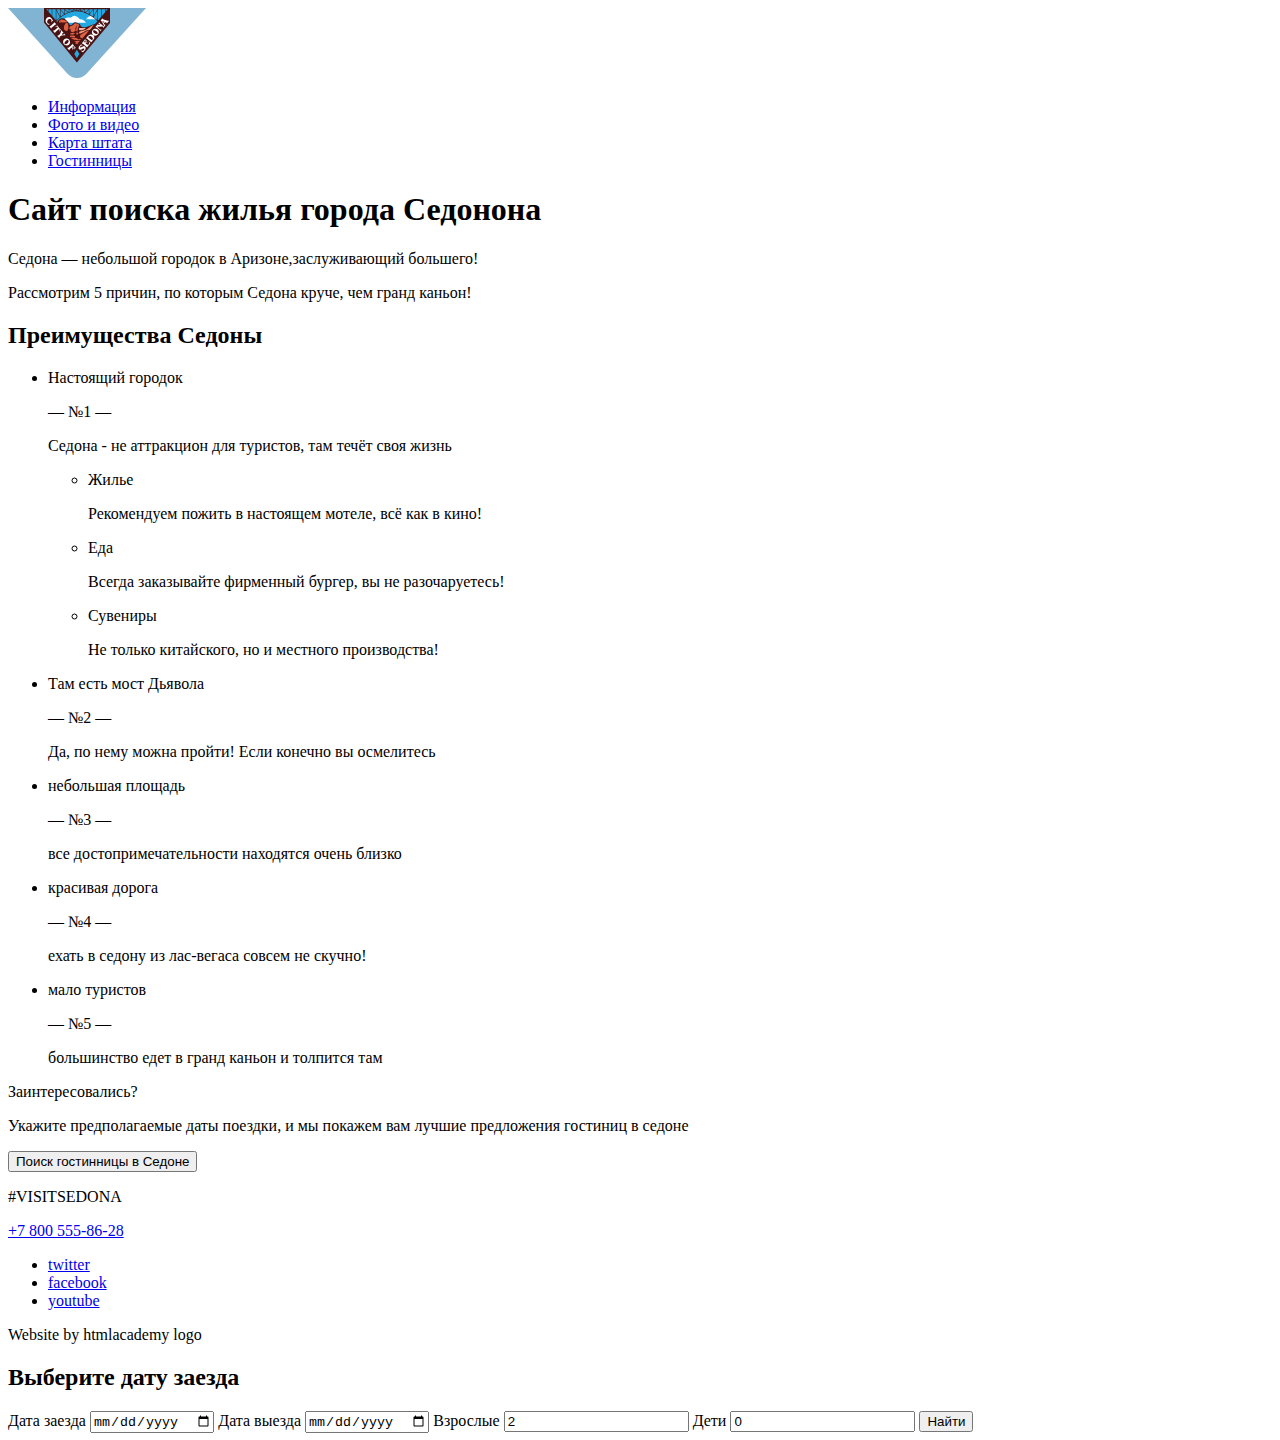
==== index.html @ c0322fe3 "правки" ====
<!DOCTYPE html>
<html lang="ru">
  <head>
    <meta charset="utf-8">
    <title>HTML Academy: Седона</title>
  </head>
  <body>
    <header class="header"> 
      <nav>
        <a class="main_logo"> 
          <img src="img/logo.svg" alt="Логотип Седона" width="138" height="70">
        </a>
        <ul class="main_menu_list">
          <li class="main_menu_item"> <a href="index.html"> Информация </a></li>
          <li class="main_menu_item"><a href="blank.html">Фото и видео </a> </li>
          <li class="main_menu_item"> <a href="blank.html"> Карта штата</a></li>
          <li class="main_menu_item"><a href="catalog.html"> Гостинницы </a> </li>
        </ul>
      </nav>
    </header>
    <main> 
      <section class="sedona_description">
        <h1> Сайт поиска жилья города Седонона </h1>
        <p> Седона — небольшой городок в Аризоне,заслуживающий большего!</p>
        <p>Рассмотрим 5 причин, по которым Седона круче, чем гранд каньон!</p>
      </section>
      <h2> Преимущества Седоны </h2>
      <ul class="features_list">
        <li class="features_list_item">
          <p> Настоящий городок </p>
          <span> — №1 — </span>
          <p> Седона - не аттракцион для туристов, там течёт своя жизнь </p>
          <ul class="tourist_features_list">
            <li class="touris_features_item">
               <p>Жилье</p>
               <span>Рекомендуем пожить в настоящем мотеле, всё как в кино!</span>
              </li>
            <li class="touris_features_item">
              <p>Еда</p>
              <span>Всегда заказывайте фирменный бургер, вы не разочаруетесь!</span>
            </li>
            <li class="touris_features_item">
              <p>Сувениры</p>
              <span>Не только китайского, но и местного
                производства!</span>
            </li>
          </ul>
        </li>
        <li class="features_list_item">
          <p>Там есть мост Дьявола</p>
          <span>— №2 —</span>
          <p>Да, по нему можна пройти! Если конечно вы осмелитесь</p>
        </li>
        <li class="features_list_item">
          <p>небольшая площадь</p>
          <span>— №3 —</span>
          <p> все достопримечательности находятся очень близко</p>
        </li>
        <li class="features_list_item">
          <p> красивая дорога</p>
          <span> — №4 —</span>
          <p>ехать в седону из лас-вегаса совсем не скучно!</p>
        </li>
        <li class="features_list_item">
          <p>мало туристов</p>
          <span>— №5 —</span>
          <p>большинство едет в гранд каньон и толпится там</p>
        </li>
      </ul>
      <section>
        <p>Заинтересовались?</p>
        <p>Укажите предполагаемые даты поездки, и мы покажем вам лучшие предложения гостиниц в седоне</p>
        <button type="button">Поиск гостинницы в Седоне</button>
      </section>
    </main>
    <footer>
      <section>
        <p> #VISITSEDONA </p>
        <a href="tel:+78005558628">+7 800 555-86-28</a>
      </section>
      <section>
        <ul>
          <li><a href="twitter.com">twitter</a></li>
          <li><a href="facebook.com">facebook</a></li>
          <li><a href="youtube.com">youtube</a></li>
        </ul>
      </section>
      <p> Website by htmlacademy logo</p>
    </footer>
    <section class="popup"> 
      <h2> Выберите дату заезда </h2>
      <form action="https://echo.htmlacademy.ru" method="post">
      <label for="travel_date">Дата заезда</label>
      <input type="date" name="date" id="travel_date">
      <label for="travel_end_date">Дата выезда</label>
      <input type="date" name="end_travel_date" id="travel_end_date">
      <label for="adult_age">Взрослые</label>
      <input type="number" name="adult" id="adult_age" value="2" >
      <label for="kids">Дети</label>
      <input type="number" name="kids" id="kids" value="0">
      <input type="submit" value="Найти">
      </form>
    </section>
  </body>
</html>
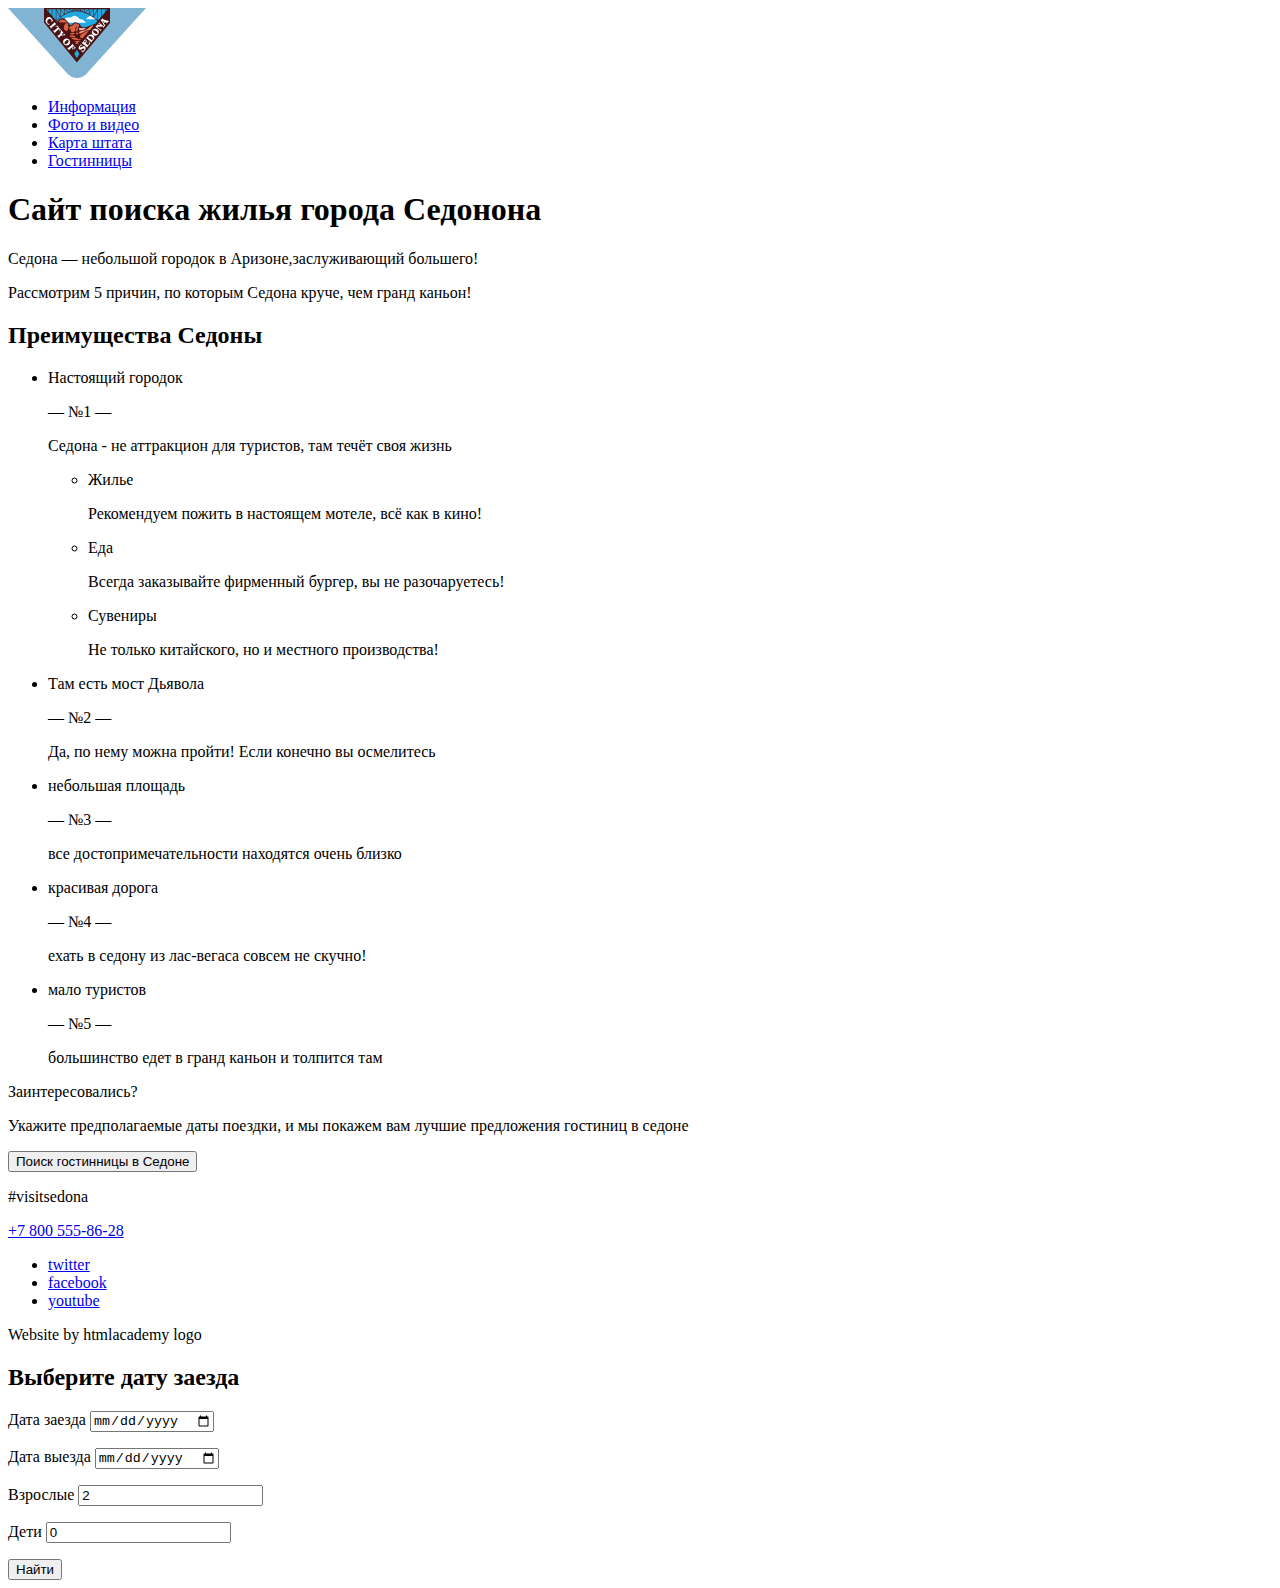
==== commit 1e2ae974: "устранение недостатков" ====
--- a/index.html
+++ b/index.html
@@ -1,104 +1,136 @@
 <!DOCTYPE html>
 <html lang="ru">
   <head>
-    <meta charset="utf-8">
+    <meta charset="utf-8" />
     <title>HTML Academy: Седона</title>
   </head>
   <body>
-    <header class="header"> 
-      <nav>
-        <a class="main_logo"> 
-          <img src="img/logo.svg" alt="Логотип Седона" width="138" height="70">
-        </a>
-        <ul class="main_menu_list">
-          <li class="main_menu_item"> <a href="index.html"> Информация </a></li>
-          <li class="main_menu_item"><a href="blank.html">Фото и видео </a> </li>
-          <li class="main_menu_item"> <a href="blank.html"> Карта штата</a></li>
-          <li class="main_menu_item"><a href="catalog.html"> Гостинницы </a> </li>
-        </ul>
-      </nav>
-    </header>
-    <main> 
-      <section class="sedona_description">
-        <h1> Сайт поиска жилья города Седонона </h1>
-        <p> Седона — небольшой городок в Аризоне,заслуживающий большего!</p>
-        <p>Рассмотрим 5 причин, по которым Седона круче, чем гранд каньон!</p>
-      </section>
-      <h2> Преимущества Седоны </h2>
-      <ul class="features_list">
-        <li class="features_list_item">
-          <p> Настоящий городок </p>
-          <span> — №1 — </span>
-          <p> Седона - не аттракцион для туристов, там течёт своя жизнь </p>
-          <ul class="tourist_features_list">
-            <li class="touris_features_item">
-               <p>Жилье</p>
-               <span>Рекомендуем пожить в настоящем мотеле, всё как в кино!</span>
-              </li>
-            <li class="touris_features_item">
-              <p>Еда</p>
-              <span>Всегда заказывайте фирменный бургер, вы не разочаруетесь!</span>
+    <div class="containter">
+      <header class="header">
+        <nav>
+          <a class="main_logo">
+            <img
+              src="img/logo.svg"
+              alt="Логотип Седона"
+              width="138"
+              height="70"
+            />
+          </a>
+          <ul class="main_menu_list">
+            <li class="main_menu_item">
+              <a href="index.html"> Информация </a>
             </li>
-            <li class="touris_features_item">
-              <p>Сувениры</p>
-              <span>Не только китайского, но и местного
-                производства!</span>
+            <li class="main_menu_item">
+              <a href="blank.html">Фото и видео </a>
+            </li>
+            <li class="main_menu_item">
+              <a href="blank.html"> Карта штата</a>
+            </li>
+            <li class="main_menu_item">
+              <a href="catalog.html"> Гостинницы </a>
             </li>
           </ul>
-        </li>
-        <li class="features_list_item">
-          <p>Там есть мост Дьявола</p>
-          <span>— №2 —</span>
-          <p>Да, по нему можна пройти! Если конечно вы осмелитесь</p>
-        </li>
-        <li class="features_list_item">
-          <p>небольшая площадь</p>
-          <span>— №3 —</span>
-          <p> все достопримечательности находятся очень близко</p>
-        </li>
-        <li class="features_list_item">
-          <p> красивая дорога</p>
-          <span> — №4 —</span>
-          <p>ехать в седону из лас-вегаса совсем не скучно!</p>
-        </li>
-        <li class="features_list_item">
-          <p>мало туристов</p>
-          <span>— №5 —</span>
-          <p>большинство едет в гранд каньон и толпится там</p>
-        </li>
-      </ul>
-      <section>
-        <p>Заинтересовались?</p>
-        <p>Укажите предполагаемые даты поездки, и мы покажем вам лучшие предложения гостиниц в седоне</p>
-        <button type="button">Поиск гостинницы в Седоне</button>
-      </section>
-    </main>
-    <footer>
-      <section>
-        <p> #VISITSEDONA </p>
-        <a href="tel:+78005558628">+7 800 555-86-28</a>
-      </section>
-      <section>
-        <ul>
-          <li><a href="twitter.com">twitter</a></li>
-          <li><a href="facebook.com">facebook</a></li>
-          <li><a href="youtube.com">youtube</a></li>
+        </nav>
+      </header>
+    </div>
+    <div class="container">
+      <main>
+        <section class="sedona_description">
+          <h1>Сайт поиска жилья города Седонона</h1>
+          <p>Седона — небольшой городок в Аризоне,заслуживающий большего!</p>
+          <p>Рассмотрим 5 причин, по которым Седона круче, чем гранд каньон!</p>
+        </section>
+        <h2>Преимущества Седоны</h2>
+        <ul class="features_list">
+          <li class="features_list_item">
+            <p>Настоящий городок</p>
+            <span> — №1 — </span>
+            <p>Седона - не аттракцион для туристов, там течёт своя жизнь</p>
+            <ul class="tourist_features_list">
+              <li class="touris_features_item">
+                <p>Жилье</p>
+                <span
+                  >Рекомендуем пожить в настоящем мотеле, всё как в кино!</span
+                >
+              </li>
+              <li class="touris_features_item">
+                <p>Еда</p>
+                <span
+                  >Всегда заказывайте фирменный бургер, вы не
+                  разочаруетесь!</span
+                >
+              </li>
+              <li class="touris_features_item">
+                <p>Сувениры</p>
+                <span>Не только китайского, но и местного производства!</span>
+              </li>
+            </ul>
+          </li>
+          <li class="features_list_item">
+            <p>Там есть мост Дьявола</p>
+            <span>— №2 —</span>
+            <p>Да, по нему можна пройти! Если конечно вы осмелитесь</p>
+          </li>
+          <li class="features_list_item">
+            <p>небольшая площадь</p>
+            <span>— №3 —</span>
+            <p>все достопримечательности находятся очень близко</p>
+          </li>
+          <li class="features_list_item">
+            <p>красивая дорога</p>
+            <span> — №4 —</span>
+            <p>ехать в седону из лас-вегаса совсем не скучно!</p>
+          </li>
+          <li class="features_list_item">
+            <p>мало туристов</p>
+            <span>— №5 —</span>
+            <p>большинство едет в гранд каньон и толпится там</p>
+          </li>
         </ul>
-      </section>
-      <p> Website by htmlacademy logo</p>
-    </footer>
-    <section class="popup"> 
-      <h2> Выберите дату заезда </h2>
+        <section>
+          <p>Заинтересовались?</p>
+          <p>
+            Укажите предполагаемые даты поездки, и мы покажем вам лучшие
+            предложения гостиниц в седоне
+          </p>
+          <button type="button">Поиск гостинницы в Седоне</button>
+        </section>
+      </main>
+    </div>
+    <div class="container">
+      <footer>
+        <section>
+          <p>#visitsedona</p>
+          <a href="tel:+78005558628">+7 800 555-86-28</a>
+        </section>
+          <ul>
+            <li><a href="twitter.com">twitter</a></li>
+            <li><a href="facebook.com">facebook</a></li>
+            <li><a href="youtube.com">youtube</a></li>
+          </ul>
+        <p>Website by htmlacademy logo</p>
+      </footer>
+    </div>
+    <section class="popup">
+      <h2>Выберите дату заезда</h2>
       <form action="https://echo.htmlacademy.ru" method="post">
-      <label for="travel_date">Дата заезда</label>
-      <input type="date" name="date" id="travel_date">
-      <label for="travel_end_date">Дата выезда</label>
-      <input type="date" name="end_travel_date" id="travel_end_date">
-      <label for="adult_age">Взрослые</label>
-      <input type="number" name="adult" id="adult_age" value="2" >
-      <label for="kids">Дети</label>
-      <input type="number" name="kids" id="kids" value="0">
-      <input type="submit" value="Найти">
+        <p>
+          <label for="travel_date">Дата заезда</label>
+          <input type="date" name="date" id="travel_date" />
+        </p>
+        <p>
+          <label for="travel_end_date">Дата выезда</label>
+          <input type="date" name="end_travel_date" id="travel_end_date" />
+        </p>
+        <p>
+          <label for="adult_age">Взрослые</label>
+          <input type="number" name="adult" id="adult_age" value="2" />
+        </p>
+        <p>
+          <label for="kids">Дети</label>
+          <input type="number" name="kids" id="kids" value="0" />
+        </p>
+        <input type="submit" value="Найти" />
       </form>
     </section>
   </body>
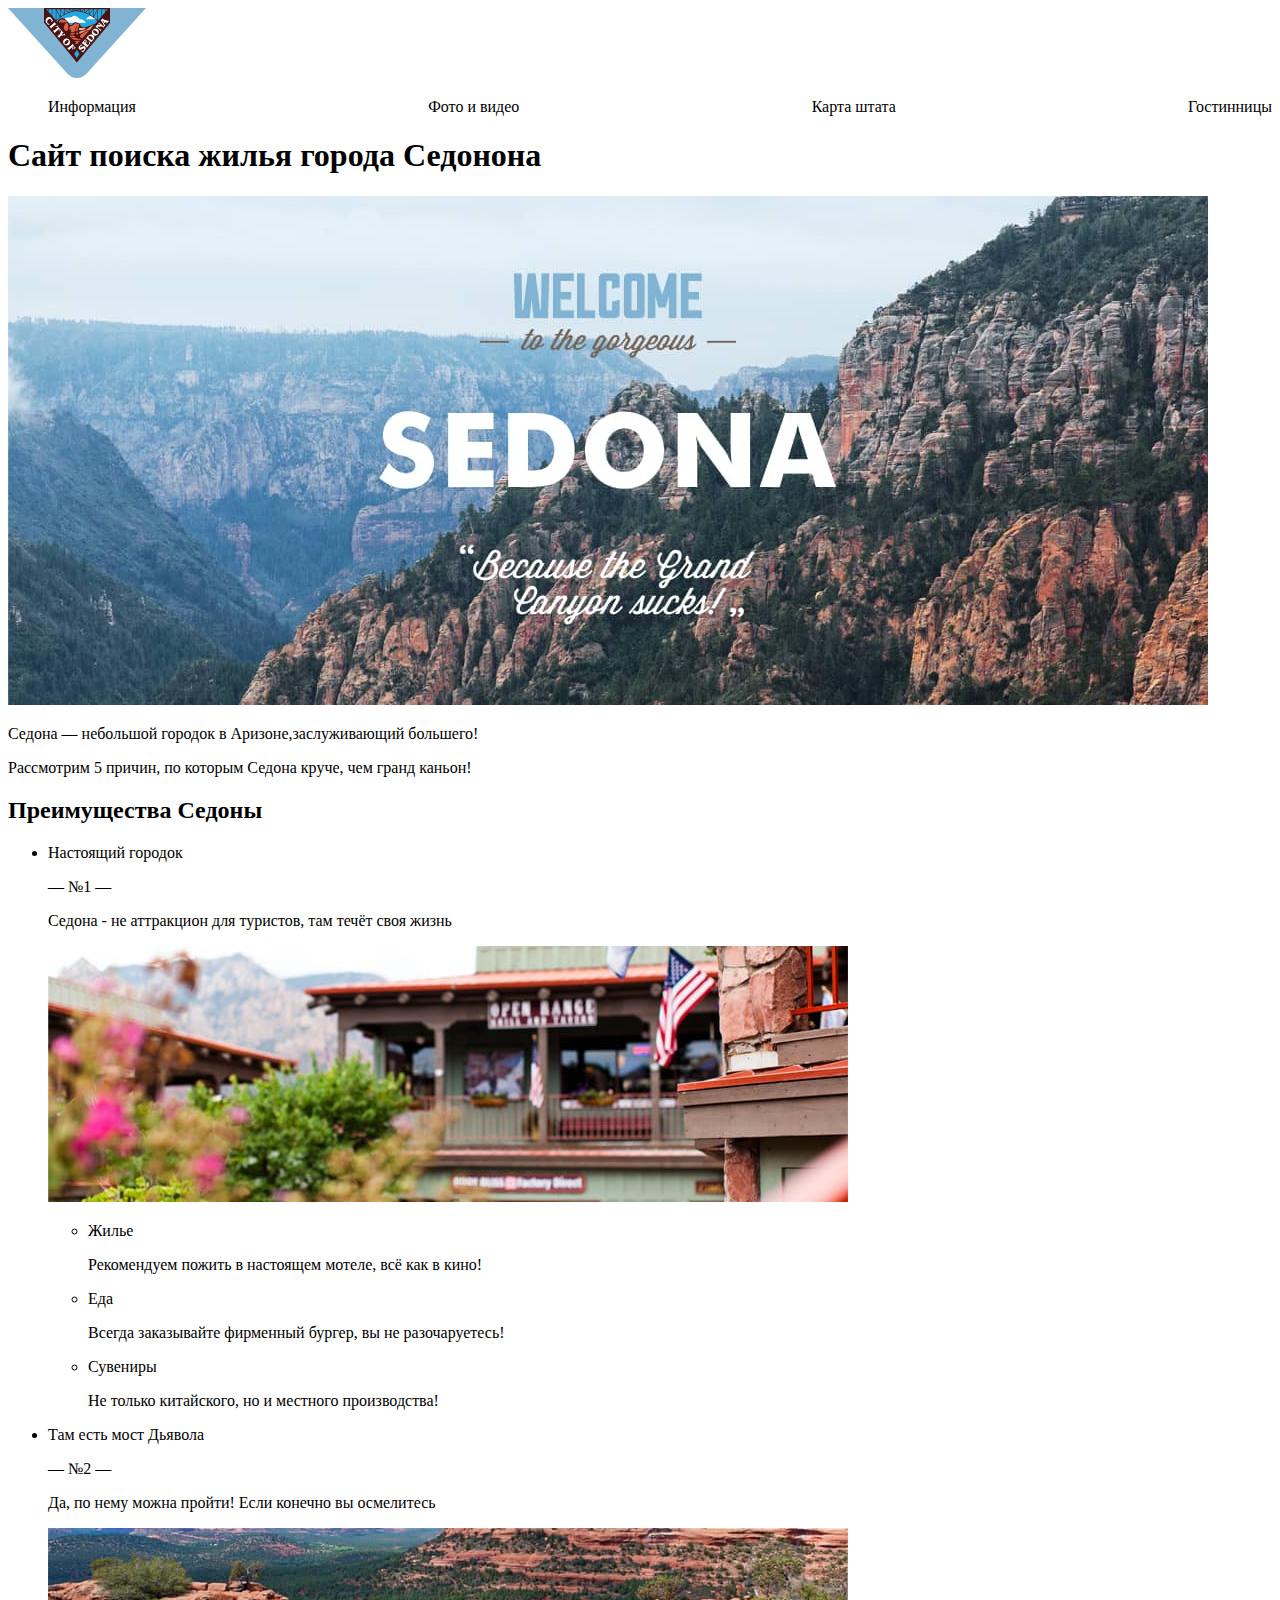
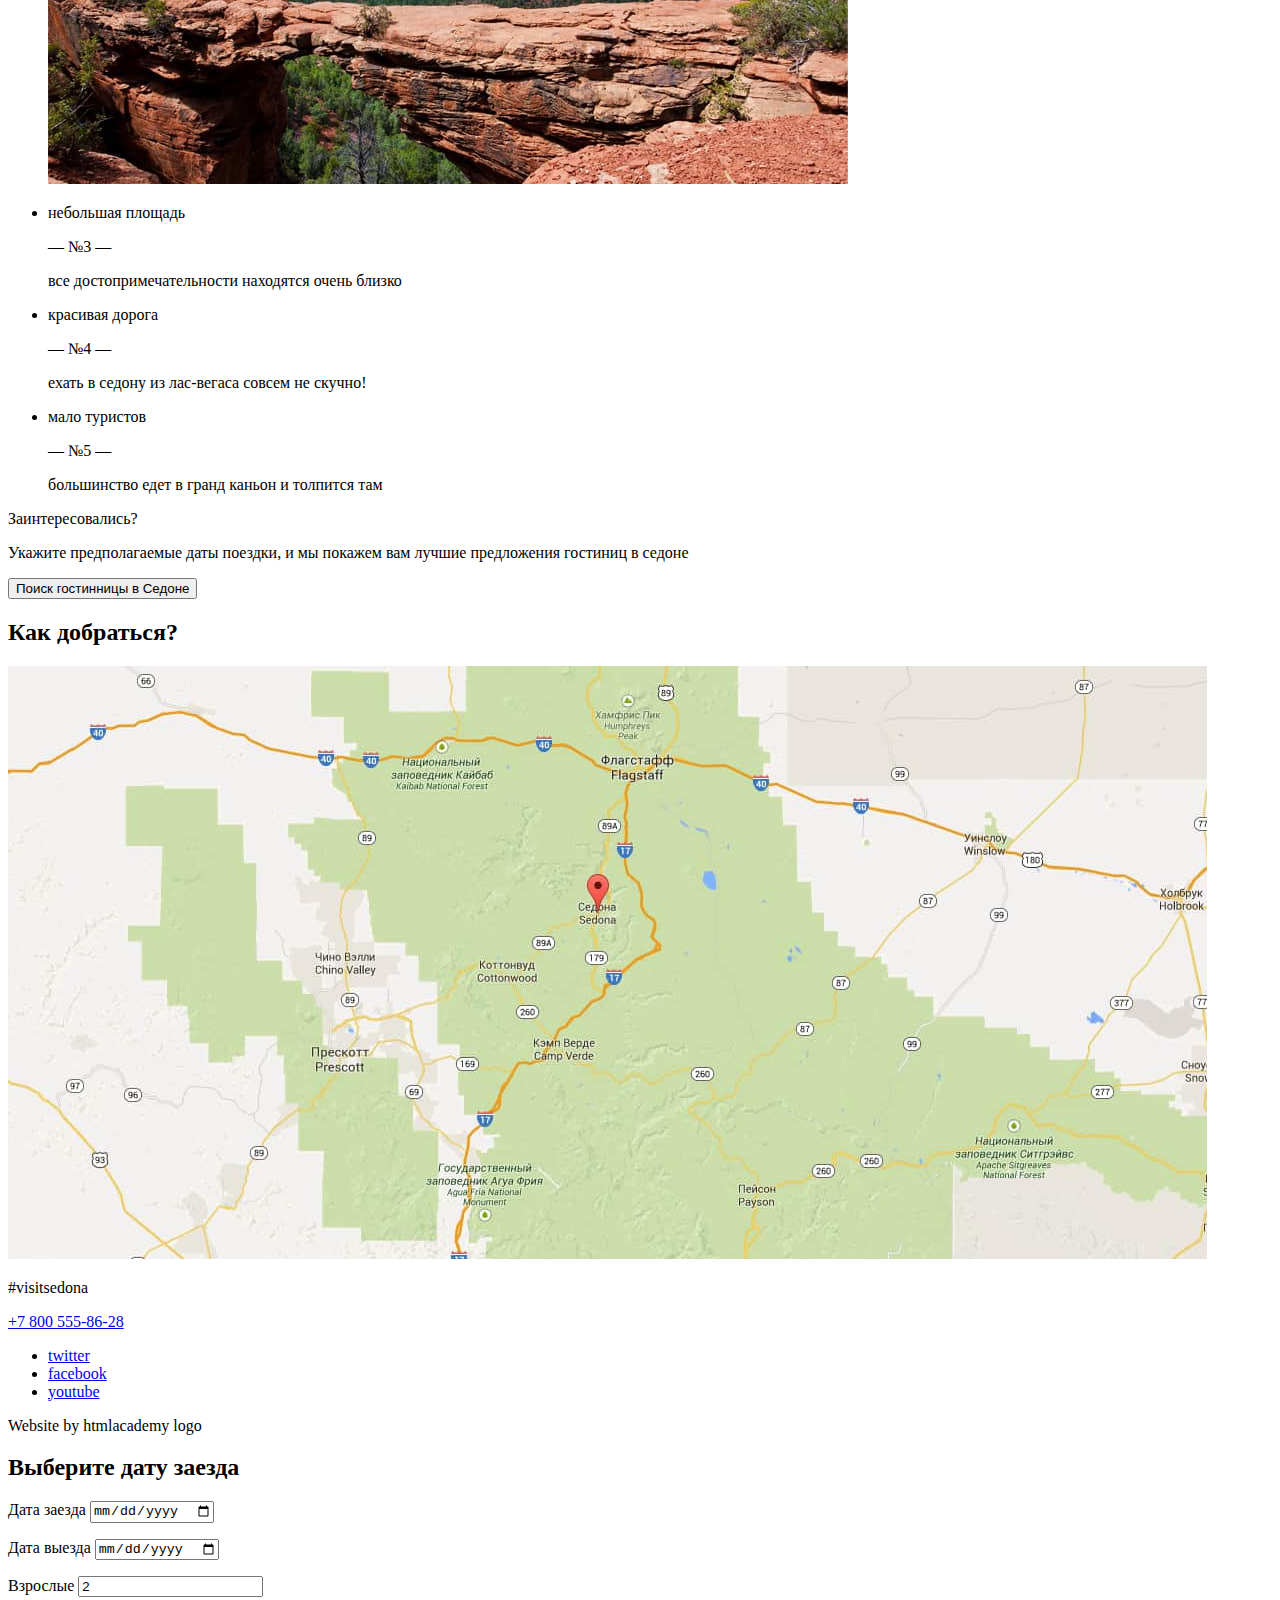
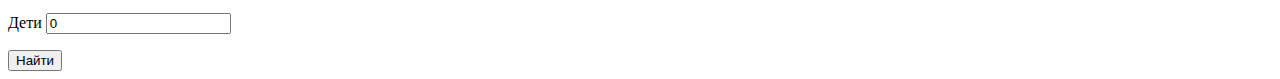
==== commit 02b8ba00: "Подготовка графики" ====
--- a/index.html
+++ b/index.html
@@ -3,12 +3,13 @@
   <head>
     <meta charset="utf-8" />
     <title>HTML Academy: Седона</title>
+    <link rel="stylesheet" href="style.css">
   </head>
   <body>
-    <div class="containter">
-      <header class="header">
+    <header class="header">
+        <div class="containter">
         <nav>
-          <a class="main_logo">
+          <a class="main-logo">
             <img
               src="img/logo.svg"
               alt="Логотип Седона"
@@ -16,72 +17,75 @@
               height="70"
             />
           </a>
-          <ul class="main_menu_list">
-            <li class="main_menu_item">
+          <ul class="main-menu-list">
+            <li class="main-menu-item">
               <a href="index.html"> Информация </a>
             </li>
-            <li class="main_menu_item">
+            <li class="main-menu-item">
               <a href="blank.html">Фото и видео </a>
             </li>
-            <li class="main_menu_item">
+            <li class="main-menu-item">
               <a href="blank.html"> Карта штата</a>
             </li>
-            <li class="main_menu_item">
+            <li class="main-menu-item">
               <a href="catalog.html"> Гостинницы </a>
             </li>
           </ul>
         </nav>
+      </div>
       </header>
-    </div>
-    <div class="container">
       <main>
-        <section class="sedona_description">
+        <div class="container">
+        <section class="sedona-description">
           <h1>Сайт поиска жилья города Седонона</h1>
+          <img src="img/WelcomeSedona.jpg" alt="Красивый вид на горы" width="1200" height="509">
           <p>Седона — небольшой городок в Аризоне,заслуживающий большего!</p>
           <p>Рассмотрим 5 причин, по которым Седона круче, чем гранд каньон!</p>
         </section>
         <h2>Преимущества Седоны</h2>
-        <ul class="features_list">
-          <li class="features_list_item">
+        <ul class="features-list">
+          <li class="features-list-item">
             <p>Настоящий городок</p>
             <span> — №1 — </span>
             <p>Седона - не аттракцион для туристов, там течёт своя жизнь</p>
-            <ul class="tourist_features_list">
-              <li class="touris_features_item">
+            <img src="img/sedona.jpg" alt="Фотография гриль-бара в городе Седона с названием Open Range Grill and Tavern" width="800" height="256">
+            <ul class="tourist-features-list">
+              <li class="touris-features-item">
                 <p>Жилье</p>
                 <span
                   >Рекомендуем пожить в настоящем мотеле, всё как в кино!</span
                 >
               </li>
-              <li class="touris_features_item">
+              <li class="touris_features-item">
                 <p>Еда</p>
                 <span
                   >Всегда заказывайте фирменный бургер, вы не
                   разочаруетесь!</span
                 >
               </li>
-              <li class="touris_features_item">
+              <li class="touris-features-item">
                 <p>Сувениры</p>
                 <span>Не только китайского, но и местного производства!</span>
               </li>
             </ul>
           </li>
-          <li class="features_list_item">
+          <li class="features-list-item">
             <p>Там есть мост Дьявола</p>
             <span>— №2 —</span>
             <p>Да, по нему можна пройти! Если конечно вы осмелитесь</p>
+            <img src="img/devil.jpg" alt="Фотография моста дьявола в городе Седона" width="800" height="256">
           </li>
-          <li class="features_list_item">
+          <li class="features-list-item">
             <p>небольшая площадь</p>
             <span>— №3 —</span>
             <p>все достопримечательности находятся очень близко</p>
           </li>
-          <li class="features_list_item">
+          <li class="features-list-item">
             <p>красивая дорога</p>
             <span> — №4 —</span>
             <p>ехать в седону из лас-вегаса совсем не скучно!</p>
           </li>
-          <li class="features_list_item">
+          <li class="features-list-item">
             <p>мало туристов</p>
             <span>— №5 —</span>
             <p>большинство едет в гранд каньон и толпится там</p>
@@ -95,11 +99,13 @@
           </p>
           <button type="button">Поиск гостинницы в Седоне</button>
         </section>
+      </div>
       </main>
-    </div>
-    <div class="container">
       <footer>
+        <div class="container">
         <section>
+          <h2> Как добраться? </h2>
+          <img src="img/map.jpg" alt="Кусок карты штата Аризона показывающий путь к Седоне">
           <p>#visitsedona</p>
           <a href="tel:+78005558628">+7 800 555-86-28</a>
         </section>
@@ -109,22 +115,22 @@
             <li><a href="youtube.com">youtube</a></li>
           </ul>
         <p>Website by htmlacademy logo</p>
+      </div>
       </footer>
-    </div>
     <section class="popup">
       <h2>Выберите дату заезда</h2>
       <form action="https://echo.htmlacademy.ru" method="post">
         <p>
-          <label for="travel_date">Дата заезда</label>
-          <input type="date" name="date" id="travel_date" />
+          <label for="travel-date">Дата заезда</label>
+          <input type="date" name="date" id="travel-date" />
         </p>
         <p>
-          <label for="travel_end_date">Дата выезда</label>
-          <input type="date" name="end_travel_date" id="travel_end_date" />
+          <label for="travel-end-date">Дата выезда</label>
+          <input type="date" name="end-travel-date" id="travel-end-date" />
         </p>
         <p>
-          <label for="adult_age">Взрослые</label>
-          <input type="number" name="adult" id="adult_age" value="2" />
+          <label for="adult-age">Взрослые</label>
+          <input type="number" name="adult" id="adult-age" value="2" />
         </p>
         <p>
           <label for="kids">Дети</label>
--- a/style.css
+++ b/style.css
@@ -0,0 +1,17 @@
+.main-menu {
+    display: flex;
+    justify-content: space-between;
+}
+.main-menu-list {
+    display: flex;
+    justify-content: space-between;
+    list-style: none;
+}
+.main-menu-item a {
+    text-decoration: none;
+    color: #000000;
+
+}
+.container {
+    width: 1200px;
+}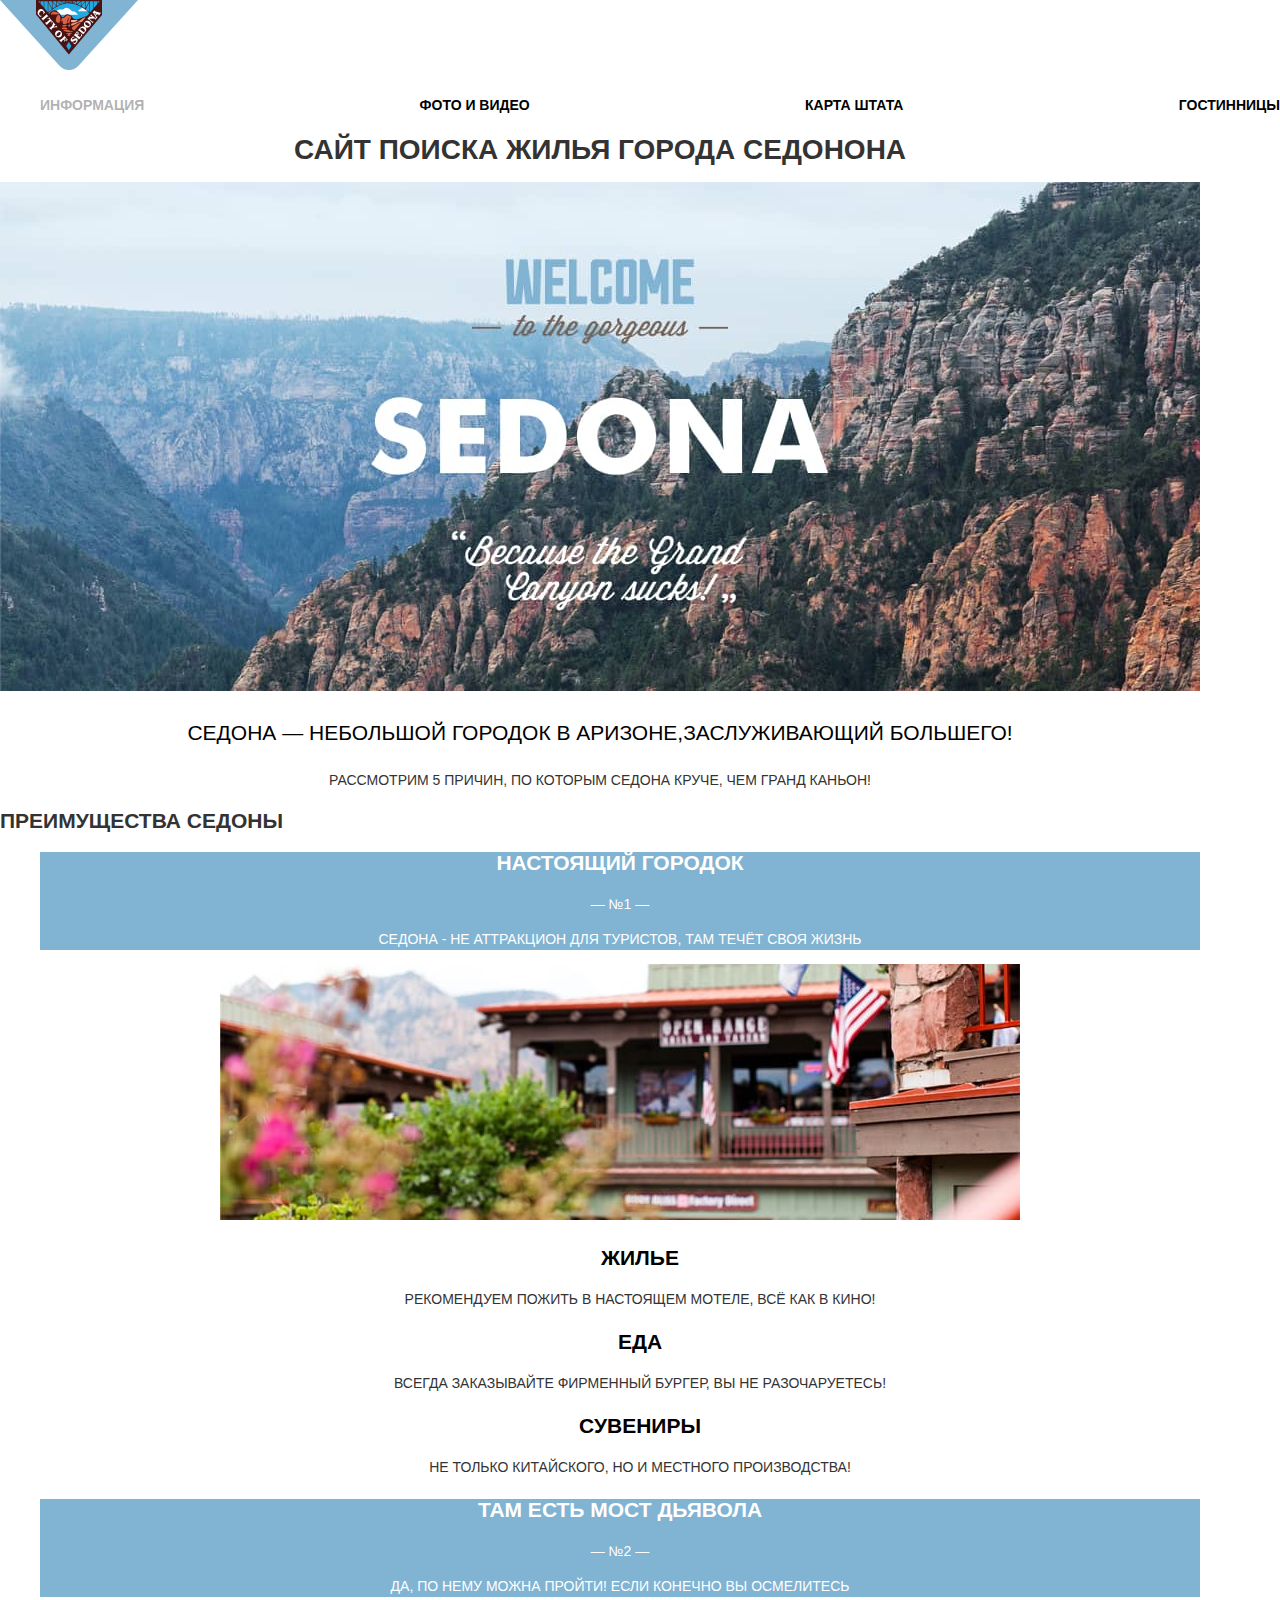
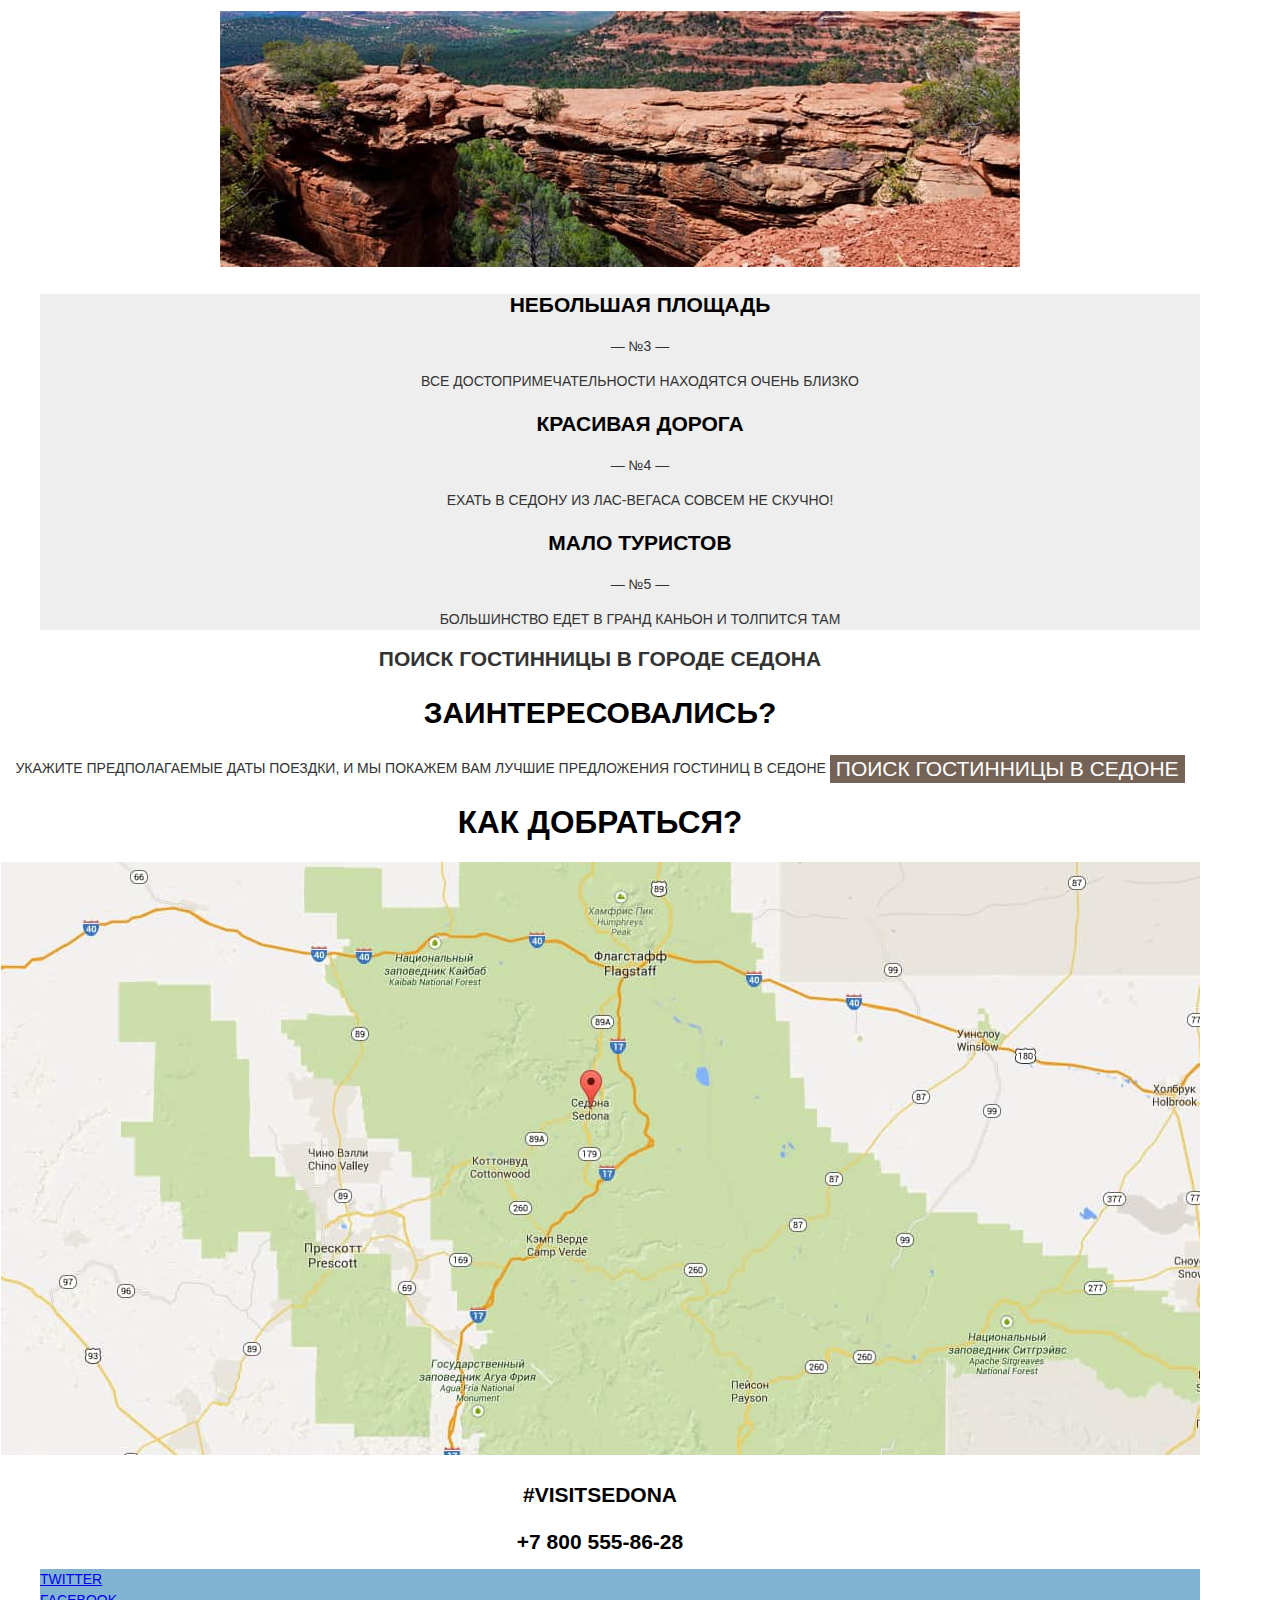
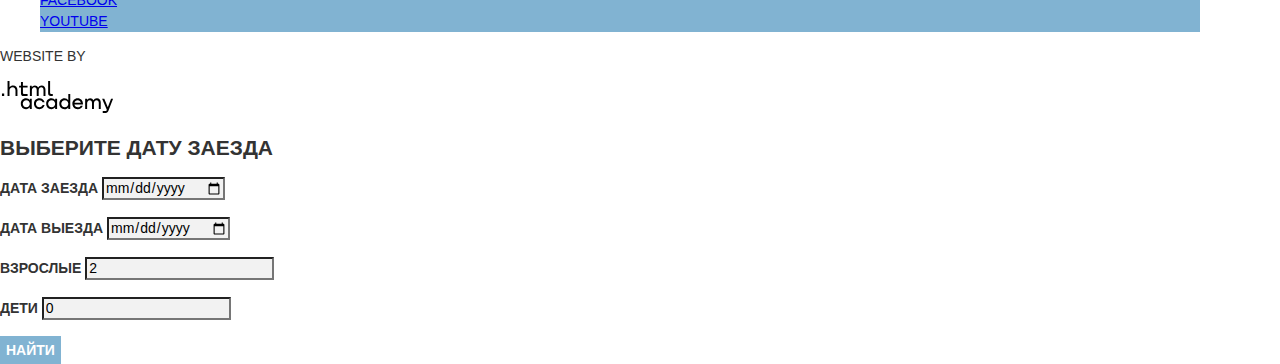
==== commit 24376a2a: "базовая стилизация Главной страницы" ====
--- a/index.html
+++ b/index.html
@@ -1,14 +1,16 @@
 <!DOCTYPE html>
-<html lang="ru">
+<html class="page" lang="ru">
   <head>
     <meta charset="utf-8" />
     <title>HTML Academy: Седона</title>
-    <link rel="stylesheet" href="style.css">
+    <link rel="stylesheet" href="normalize.css">
+    <link rel="stylesheet" href="style.css" />
+    <link rel="icon" href="favicon.ico" />
   </head>
   <body>
     <header class="header">
-        <div class="containter">
-        <nav>
+      <div class="containter">
+        <nav class="main-navigation">
           <a class="main-logo">
             <img
               src="img/logo.svg"
@@ -19,7 +21,7 @@
           </a>
           <ul class="main-menu-list">
             <li class="main-menu-item">
-              <a href="index.html"> Информация </a>
+              <a> Информация </a>
             </li>
             <li class="main-menu-item">
               <a href="blank.html">Фото и видео </a>
@@ -33,110 +35,144 @@
           </ul>
         </nav>
       </div>
-      </header>
-      <main>
-        <div class="container">
+    </header>
+    <main class="main-page">
+      <div class="container">
         <section class="sedona-description">
           <h1>Сайт поиска жилья города Седонона</h1>
-          <img src="img/WelcomeSedona.jpg" alt="Красивый вид на горы" width="1200" height="509">
-          <p>Седона — небольшой городок в Аризоне,заслуживающий большего!</p>
+          <img
+            src="img/WelcomeSedona.jpg"
+            alt="Красивый вид на горы"
+            width="1200"
+            height="509"
+          />
+          <p class="sedona-header">
+            Седона — небольшой городок в Аризоне,заслуживающий большего!
+          </p>
           <p>Рассмотрим 5 причин, по которым Седона круче, чем гранд каньон!</p>
         </section>
         <h2>Преимущества Седоны</h2>
         <ul class="features-list">
           <li class="features-list-item">
-            <p>Настоящий городок</p>
-            <span> — №1 — </span>
-            <p>Седона - не аттракцион для туристов, там течёт своя жизнь</p>
-            <img src="img/sedona.jpg" alt="Фотография гриль-бара в городе Седона с названием Open Range Grill and Tavern" width="800" height="256">
+            <div class="features-columns">
+              <p class="features-list-header">Настоящий городок</p>
+              <span> — №1 — </span>
+              <p>Седона - не аттракцион для туристов, там течёт своя жизнь</p>
+            </div>
+              <img
+              src="img/sedona.jpg"
+              alt="Фотография гриль-бара в городе Седона с названием Open Range Grill and Tavern"
+              width="800"
+              height="256"
+            />
             <ul class="tourist-features-list">
-              <li class="touris-features-item">
+              <li class="tourist-features-item">
                 <p>Жилье</p>
                 <span
                   >Рекомендуем пожить в настоящем мотеле, всё как в кино!</span
                 >
               </li>
-              <li class="touris_features-item">
+              <li class="tourist-features-item">
                 <p>Еда</p>
                 <span
                   >Всегда заказывайте фирменный бургер, вы не
                   разочаруетесь!</span
                 >
               </li>
-              <li class="touris-features-item">
+              <li class="tourist-features-item">
                 <p>Сувениры</p>
                 <span>Не только китайского, но и местного производства!</span>
               </li>
             </ul>
           </li>
           <li class="features-list-item">
-            <p>Там есть мост Дьявола</p>
-            <span>— №2 —</span>
-            <p>Да, по нему можна пройти! Если конечно вы осмелитесь</p>
-            <img src="img/devil.jpg" alt="Фотография моста дьявола в городе Седона" width="800" height="256">
-          </li>
-          <li class="features-list-item">
-            <p>небольшая площадь</p>
-            <span>— №3 —</span>
-            <p>все достопримечательности находятся очень близко</p>
-          </li>
-          <li class="features-list-item">
-            <p>красивая дорога</p>
-            <span> — №4 —</span>
-            <p>ехать в седону из лас-вегаса совсем не скучно!</p>
-          </li>
-          <li class="features-list-item">
-            <p>мало туристов</p>
-            <span>— №5 —</span>
-            <p>большинство едет в гранд каньон и толпится там</p>
-          </li>
-        </ul>
-        <section>
+            <div class="features-columns">
+              <p class="features-list-header">Там есть мост Дьявола</p>
+              <span>— №2 —</span>
+              <p>Да, по нему можна пройти! Если конечно вы осмелитесь</p>
+            </div>
+            <img
+              src="img/devil.jpg"
+              alt="Фотография моста дьявола в городе Седона"
+              width="800"
+              height="256"
+              />
+              <ul class="tourist-features-list features-list-grey">
+                <li class="tourist-features-item">
+                  <p>небольшая площадь</p>
+                  <span>— №3 —</span>
+                  <p>все достопримечательности находятся очень близко</p>
+                </li>
+                <li class="tourist-features-item">
+                  <p>красивая дорога</p>
+                  <span> — №4 —</span>
+                  <p>ехать в седону из лас-вегаса совсем не скучно!</p>
+                </li>
+                <li class="tourist-features-item">
+                  <p>мало туристов</p>
+                  <span>— №5 —</span>
+                  <p>большинство едет в гранд каньон и толпится там</p>
+                </li>
+              </ul>
+              </li>
+          </ul>
+        <section class="hotel-search">
+          <h2>Поиск гостинницы в городе Седона</h2>
           <p>Заинтересовались?</p>
-          <p>
+          <span>
             Укажите предполагаемые даты поездки, и мы покажем вам лучшие
             предложения гостиниц в седоне
-          </p>
-          <button type="button">Поиск гостинницы в Седоне</button>
+          </span>
+          <button class="button-hotel-search button-search-reserve" type="button">
+            Поиск гостинницы в Седоне
+          </button>
         </section>
       </div>
-      </main>
-      <footer>
-        <div class="container">
-        <section>
-          <h2> Как добраться? </h2>
-          <img src="img/map.jpg" alt="Кусок карты штата Аризона показывающий путь к Седоне">
+    </main>
+    <footer class="main-footer">
+      <div class="container">
+        <section class="footer-contacts">
+          <h2>Как добраться?</h2>
+          <img
+            src="img/map.jpg"
+            alt="Часть карты штата Аризона показывающий путь к Седоне"
+          />
           <p>#visitsedona</p>
           <a href="tel:+78005558628">+7 800 555-86-28</a>
         </section>
-          <ul>
-            <li><a href="twitter.com">twitter</a></li>
-            <li><a href="facebook.com">facebook</a></li>
-            <li><a href="youtube.com">youtube</a></li>
-          </ul>
-        <p>Website by htmlacademy logo</p>
+        <ul class="social-list">
+          <li class="social-list-item"><a href="twitter.com">twitter</a></li>
+          <li class="social-list-item"><a href="facebook.com">facebook</a></li>
+          <li class="social-list-item"><a href="youtube.com">youtube</a></li>
+        </ul>
+        <p class="footer-copyright">Website by</p>
+        <img src="img/logo_htmlacademy.svg" alt="Логотип компании HtmlAcademy" width="115.3" height="33.03">
       </div>
-      </footer>
+    </footer>
     <section class="popup">
       <h2>Выберите дату заезда</h2>
-      <form action="https://echo.htmlacademy.ru" method="post">
-        <p>
+      <form
+        class="appointment-form"
+        action="https://echo.htmlacademy.ru"
+        method="post"
+      >
+        <p class="appointment-item">
           <label for="travel-date">Дата заезда</label>
           <input type="date" name="date" id="travel-date" />
         </p>
-        <p>
+        <p class="appointment-item">
           <label for="travel-end-date">Дата выезда</label>
           <input type="date" name="end-travel-date" id="travel-end-date" />
         </p>
-        <p>
+        <p class="appointment-item">
           <label for="adult-age">Взрослые</label>
           <input type="number" name="adult" id="adult-age" value="2" />
         </p>
-        <p>
+        <p class="appointment-item">
           <label for="kids">Дети</label>
           <input type="number" name="kids" id="kids" value="0" />
         </p>
-        <input type="submit" value="Найти" />
+        <button type="submit"> Найти </button>
       </form>
     </section>
   </body>
--- a/style.css
+++ b/style.css
@@ -1,17 +1,150 @@
+:root {
+    --basic-black: #000000;
+    --basic-darkgrey: #333333;
+    --basic-lightgrey: #EEEEEE;
+    --basic-blue: #81B3D2;
+    --basic-grey: #766357;
+    --basic-white: #ffffff;
+    --special-grey: #604E43;
+
+}
+
+body {
+    margin: 0;
+    padding: 0;
+    min-width: 1200px;
+    font-family: "PT Sans", Arial, sans-serif;
+    font-size: 14px;
+    line-height: 21px;
+    font-weight: normal;
+    color: var(--basic-darkgrey);
+    text-transform: uppercase;
+    background-color: var(--basic-white);
+
+}
+.main-navigation {
+    font-weight: 700;
+    line-height: 26px;
+
+} 
+.main-menu-list a {
+    text-decoration: none;
+    color: var(--basic-black);
+
+}
+.main-menu-list a:not([href]){
+    opacity: 0.3;
+}
+.main-menu-list a:hover {
+    color: var(--basic-blue)
+}
+.main-menu-list a:focus {
+    color: var(--basic-grey)
+}
 .main-menu {
     display: flex;
-    justify-content: space-between;
 }
 .main-menu-list {
     display: flex;
     justify-content: space-between;
     list-style: none;
 }
-.main-menu-item a {
-    text-decoration: none;
-    color: #000000;
-
+.sedona-description {
+    line-height: 26px;
+    text-align:center;
+}
+.sedona-header {
+    font-size: 21px;
+    color: var(--basic-black);
+}
+.features-list, .features-list ul {
+    list-style:none;
+}
+.features-list-item {
+    color: var(--basic-white);
+    text-align: center;
+}
+.features-list-header {
+    font-size:21px;
+    font-weight: 700;
+}
+.features-columns {
+    background-color: var(--basic-blue);
+}
+.tourist-features-item {
+    color: var(--basic-darkgrey);
+    font-size: 14px;
+}
+.tourist-features-item p:nth-child(1) {
+    color: var(--basic-black);
+    font-size: 21px;
+    font-weight: 700;
 }
 .container {
     width: 1200px;
+}
+.features-list-grey {
+    background-color: var(--basic-lightgrey);
+}
+.hotel-search {
+    color: var(--basic-darkgrey);
+    line-height: 24px;
+    text-align: center;
+}
+.hotel-search p {
+    color: var(--basic-black);
+    font-size:30px;
+    font-weight: 700;
+}
+.button-hotel-search {
+    font: inherit;
+    text-transform: uppercase;
+    text-align: center;
+    font-size: 21px;
+    border: none;
+    vertical-align: middle;
+    background-color: var(--basic-grey);
+    color: var(--basic-white);
+    line-height: 26px
+}
+.button-search-reserve:active{
+    background-color: var(--special-grey);
+    color: rgba(255, 255, 255, 0.3)
+}
+.button-search-reserve:hover{
+    background-color: var(--special-grey);
+}
+.footer-contacts, 
+.footer-contacts a {
+    color: var(--basic-black);
+    text-decoration: none;;
+    font-size: 21px;
+    font-weight: 700;
+    line-height: 26px;
+    text-align:center;
+}
+.social-list-item {
+    background-color: var(--basic-blue);
+    list-style:none;
+}
+.footer-copyright{
+    font-size: 14px;
+    font-weight:400;
+}
+.appointment-form {
+    line-height:26px;
+    font-weight: 700;
+}
+.appointment-form button {
+    background-color: var(--basic-blue);
+    font-size:21px;
+    color: var(--basic-white);
+    font: inherit;
+    text-transform: uppercase;
+    border:none;
+    text-align:center;
+    vertical-align: middle;
+}
+.appointment-form input {
+    background-color: #f2f2f2;
 }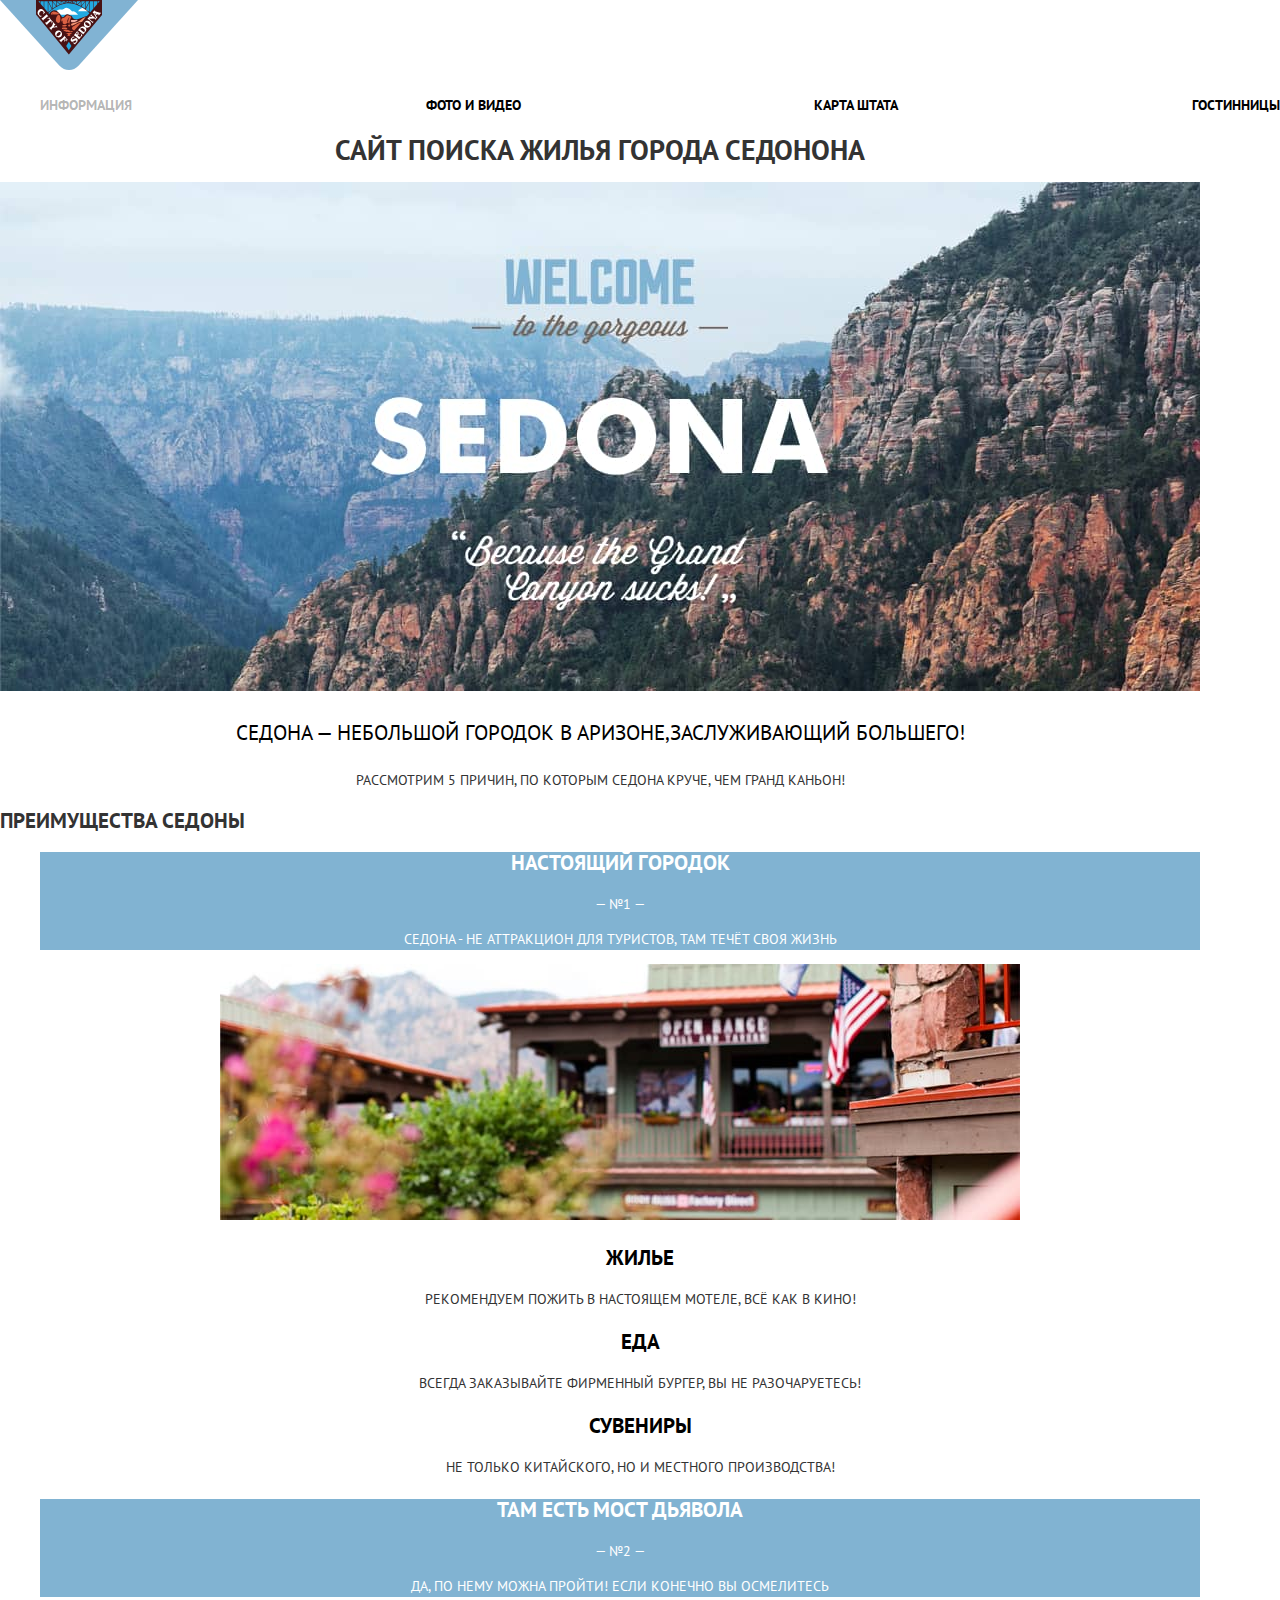
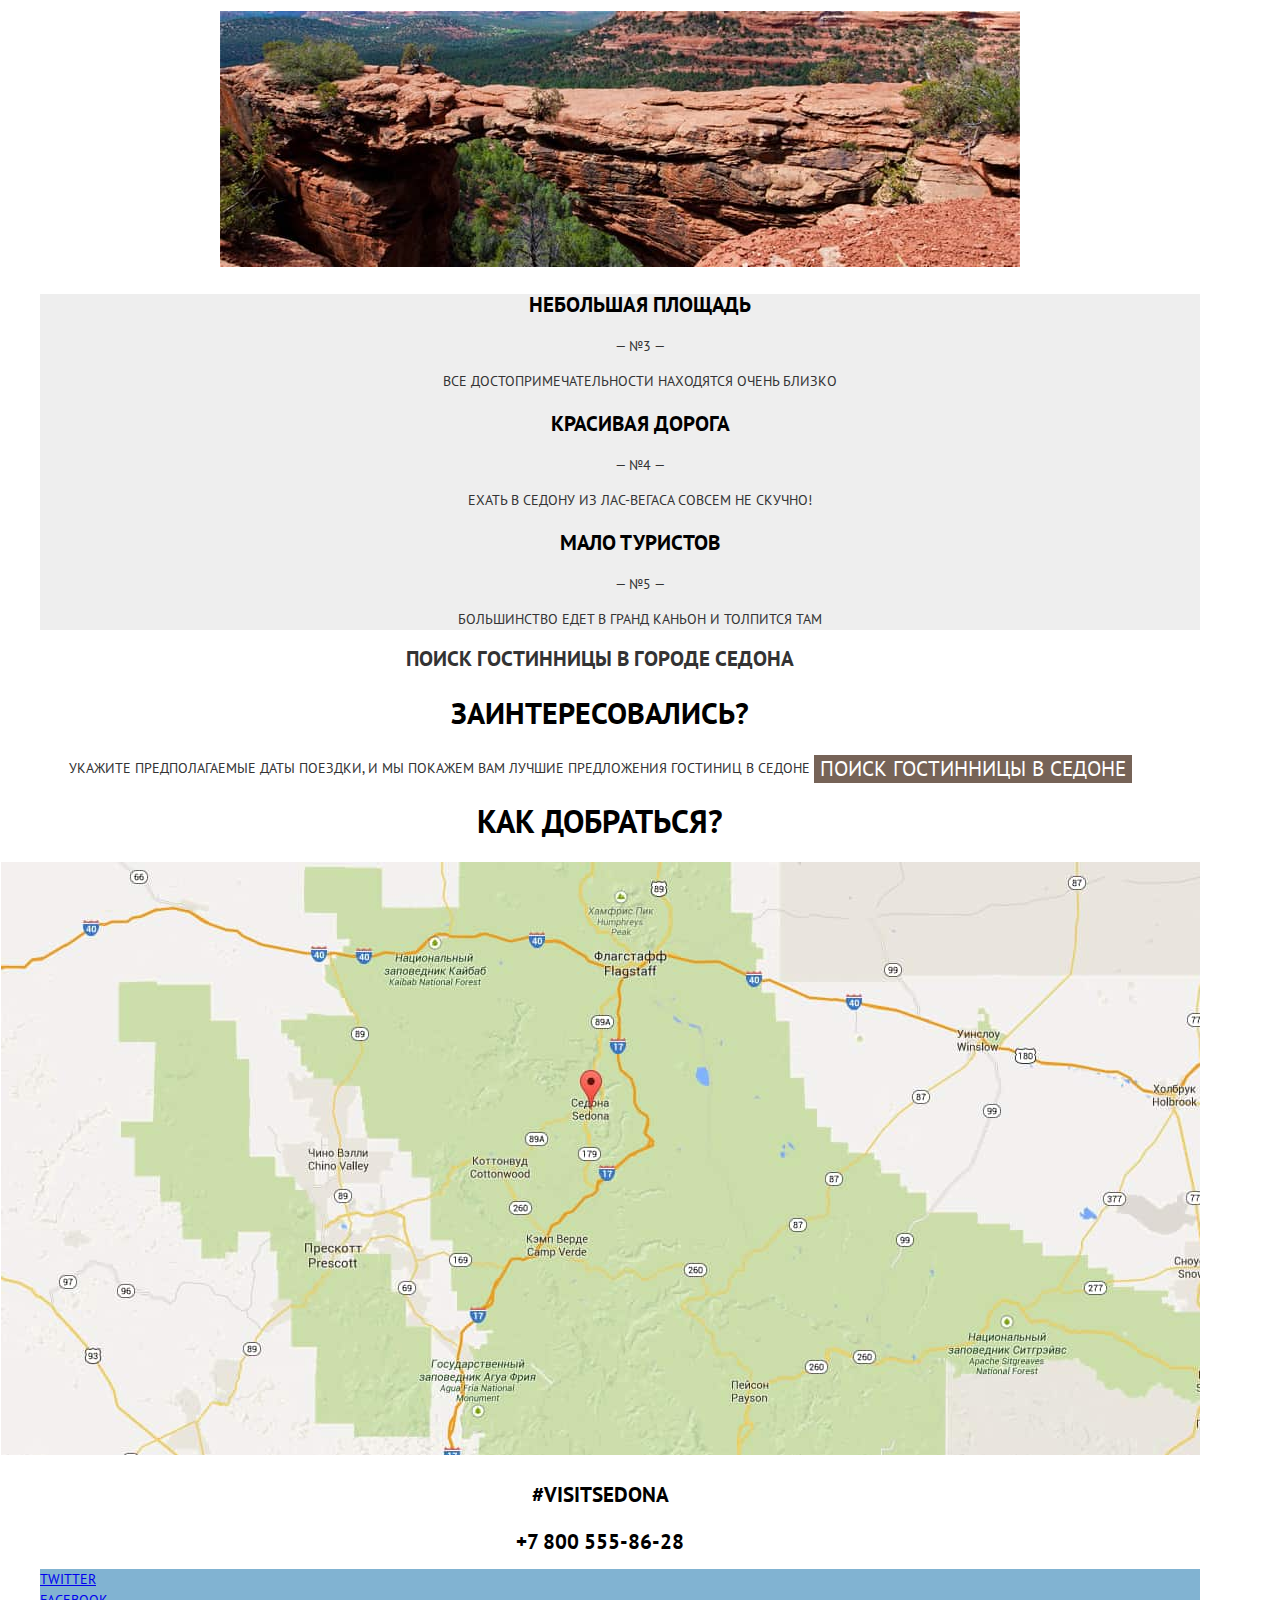
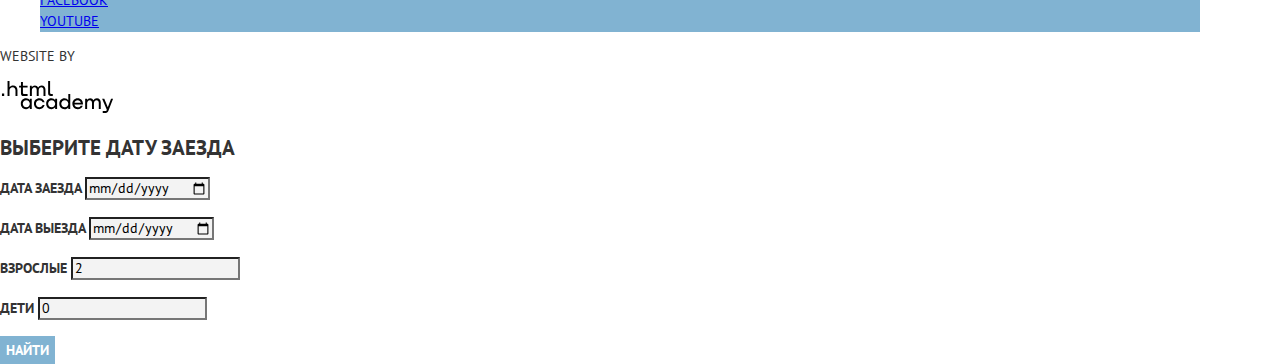
==== commit f3eec922: "правки шрифта и состояний" ====
--- a/index.html
+++ b/index.html
@@ -3,6 +3,8 @@
   <head>
     <meta charset="utf-8" />
     <title>HTML Academy: Седона</title>
+    <link rel="preconnect" href="https://fonts.gstatic.com">
+    <link href="https://fonts.googleapis.com/css2?family=PT+Sans:wght@400;700&display=swap" rel="stylesheet">
     <link rel="stylesheet" href="normalize.css">
     <link rel="stylesheet" href="style.css" />
     <link rel="icon" href="favicon.ico" />
@@ -172,7 +174,7 @@
           <label for="kids">Дети</label>
           <input type="number" name="kids" id="kids" value="0" />
         </p>
-        <button type="submit"> Найти </button>
+        <button class="button-search-details" type="submit"> Найти </button>
       </form>
     </section>
   </body>
--- a/style.css
+++ b/style.css
@@ -6,7 +6,8 @@
     --basic-grey: #766357;
     --basic-white: #ffffff;
     --special-grey: #604E43;
-
+    --special-blue: #669EC0;
+    --special-white: #f3f3f3;
 }
 
 body {
@@ -32,8 +33,9 @@
     color: var(--basic-black);
 
 }
-.main-menu-list a:not([href]){
-    opacity: 0.3;
+.main-menu-list a:not([href]),
+.main-menu-list a:active {
+    color: rgba(0, 0, 0, 0.3)
 }
 .main-menu-list a:hover {
     color: var(--basic-blue)
@@ -145,6 +147,13 @@
     text-align:center;
     vertical-align: middle;
 }
+.button-search-details:active{
+    background-color: var(--special-blue);
+    color: rgba(255, 255, 255, 0.3)
+}
+.button-search-details:hover{
+    background-color: var(--special-blue);
+}
 .appointment-form input {
-    background-color: #f2f2f2;
+    background-color: var(--special-white);
 }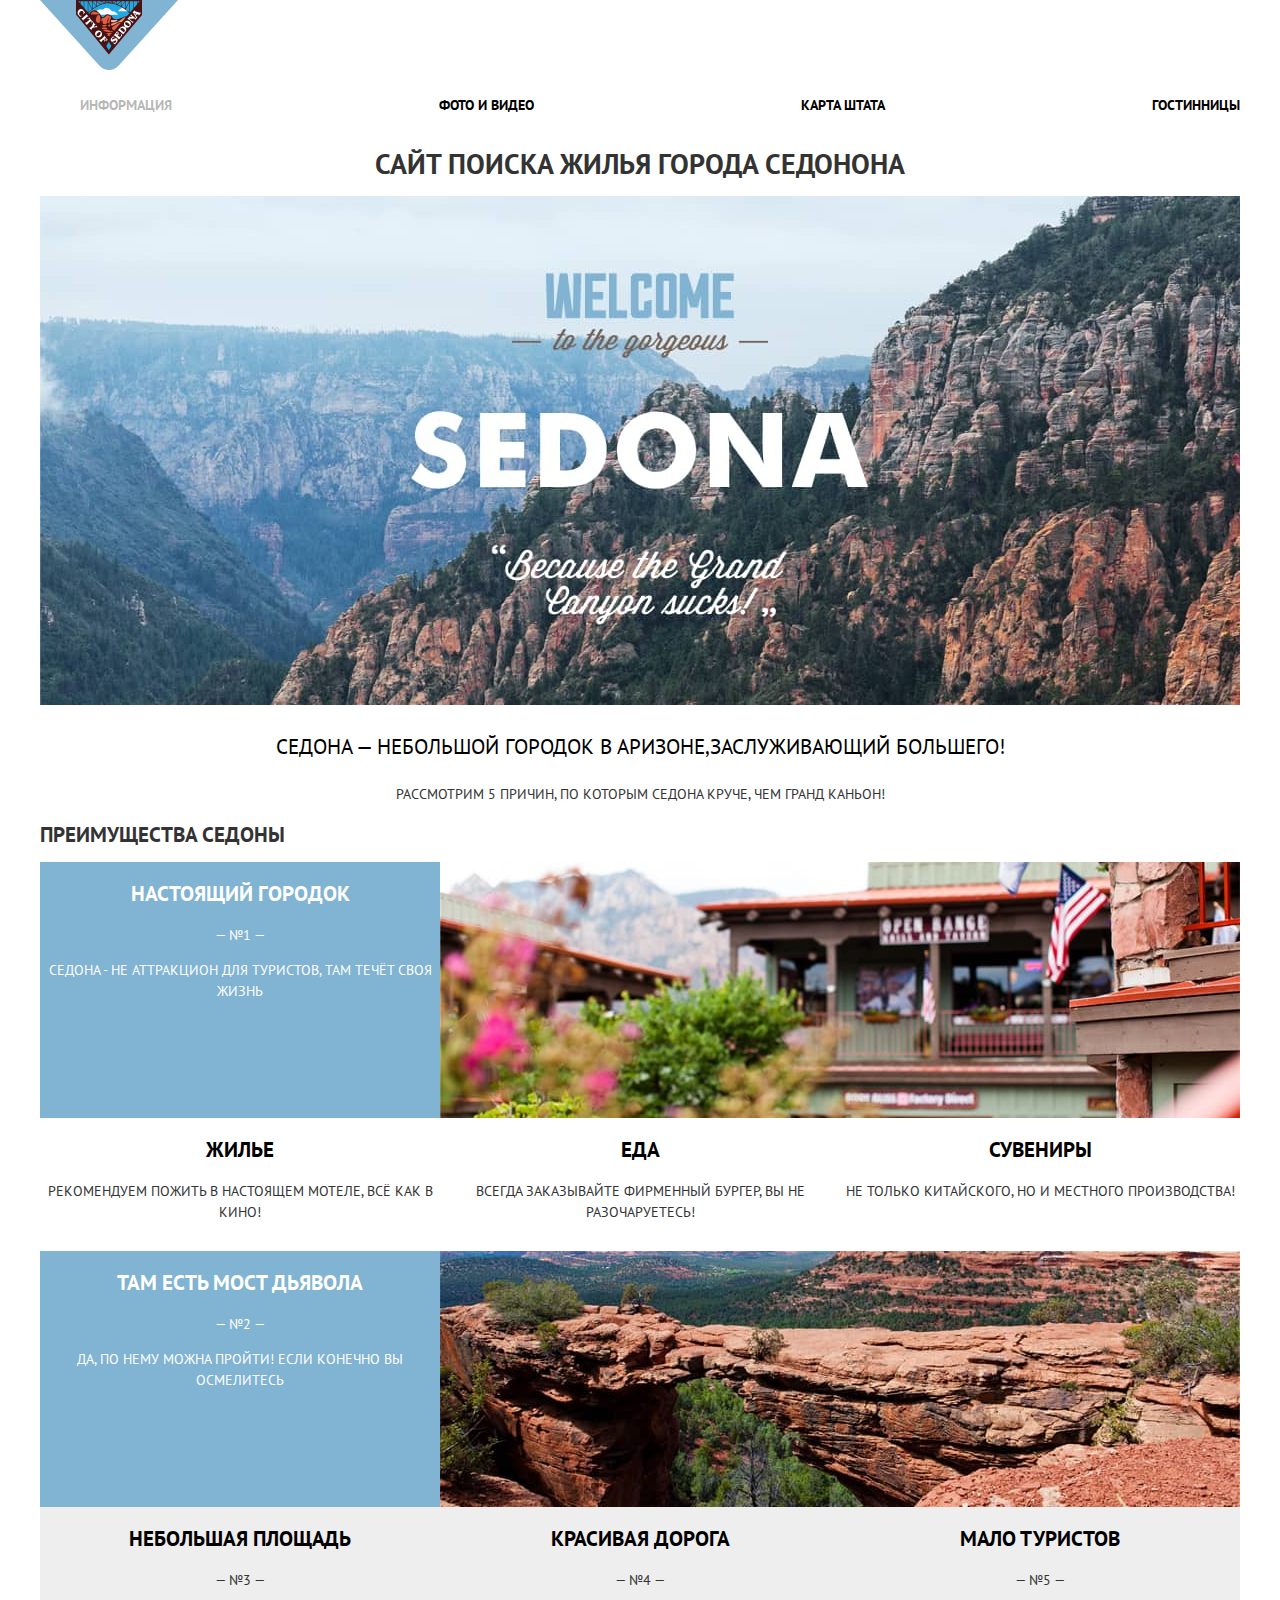
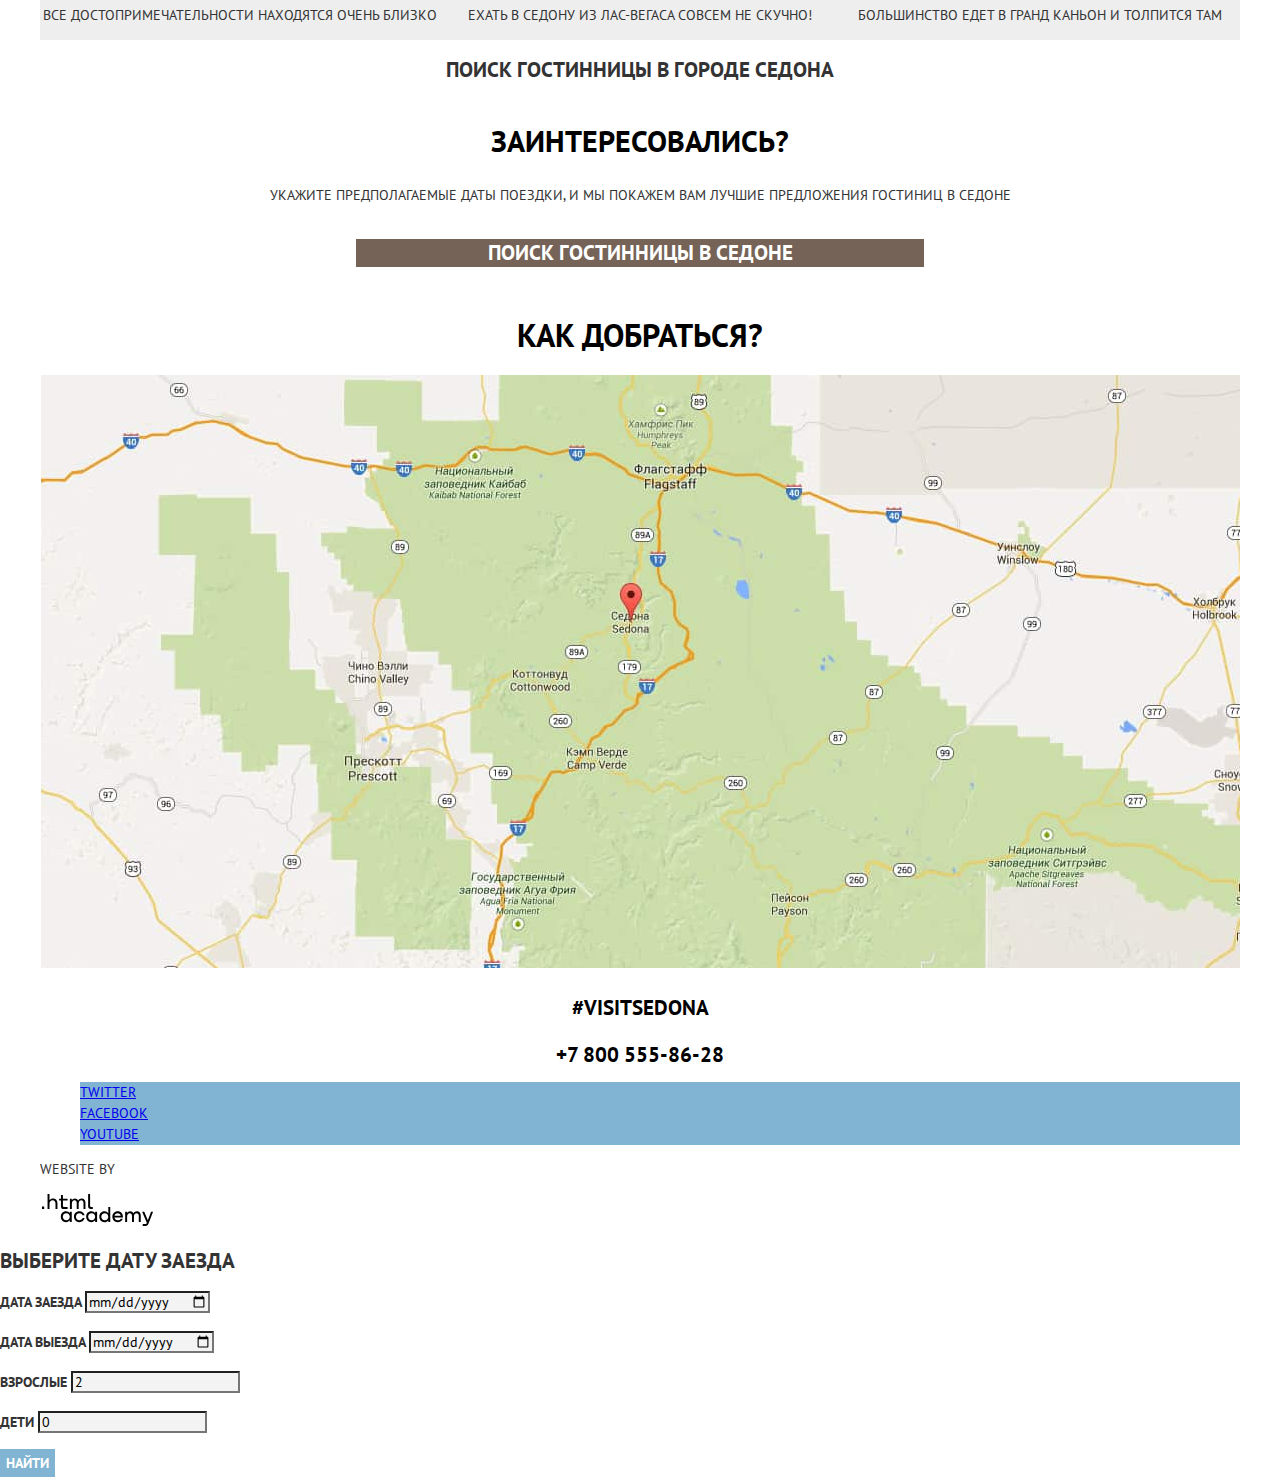
==== commit e062b204: "попытка гридов" ====
--- a/index.html
+++ b/index.html
@@ -9,9 +9,9 @@
     <link rel="stylesheet" href="style.css" />
     <link rel="icon" href="favicon.ico" />
   </head>
-  <body>
+  <body class="page-body">
     <header class="header">
-      <div class="containter">
+      <div class="container">
         <nav class="main-navigation">
           <a class="main-logo">
             <img
@@ -117,7 +117,7 @@
                 </li>
               </ul>
               </li>
-          </ul>
+        </ul>
         <section class="hotel-search">
           <h2>Поиск гостинницы в городе Седона</h2>
           <p>Заинтересовались?</p>
@@ -125,9 +125,11 @@
             Укажите предполагаемые даты поездки, и мы покажем вам лучшие
             предложения гостиниц в седоне
           </span>
+          <p>
           <button class="button-hotel-search button-search-reserve" type="button">
             Поиск гостинницы в Седоне
           </button>
+        </p>
         </section>
       </div>
     </main>
--- a/style.css
+++ b/style.css
@@ -8,9 +8,13 @@
     --special-grey: #604E43;
     --special-blue: #669EC0;
     --special-white: #f3f3f3;
+    --basic-body: #888888;
 }
+.page {
+    height: 100%;
 
-body {
+}
+.page-body {
     margin: 0;
     padding: 0;
     min-width: 1200px;
@@ -21,7 +25,15 @@
     color: var(--basic-darkgrey);
     text-transform: uppercase;
     background-color: var(--basic-white);
-
+    min-height:100%;
+    display: grid;
+    grid-template-rows: min-content 1fr min-content;
+    align-content: start;
+    
+}
+.container {
+    width: 1200px;
+    margin: 0 auto;
 }
 .main-navigation {
     font-weight: 700;
@@ -60,10 +72,19 @@
     color: var(--basic-black);
 }
 .features-list, .features-list ul {
+    margin:0;
+    padding:0;
     list-style:none;
+}
+.features-list {
+    display:grid;
+    grid-template-rows: 1fr 1fr;
 }
 .features-list-item {
     color: var(--basic-white);
+    display: grid;
+    grid-template-columns: 400px 800px;
+    grid-template-rows: min-content min-content;
     text-align: center;
 }
 .features-list-header {
@@ -72,6 +93,11 @@
 }
 .features-columns {
     background-color: var(--basic-blue);
+}
+.tourist-features-list {
+    grid-column: 1/-1;
+    display: grid;
+    grid-template-columns: 1fr 1fr 1fr;
 }
 .tourist-features-item {
     color: var(--basic-darkgrey);
@@ -82,13 +108,11 @@
     font-size: 21px;
     font-weight: 700;
 }
-.container {
-    width: 1200px;
-}
 .features-list-grey {
     background-color: var(--basic-lightgrey);
 }
 .hotel-search {
+    display:grid;
     color: var(--basic-darkgrey);
     line-height: 24px;
     text-align: center;
@@ -107,7 +131,8 @@
     vertical-align: middle;
     background-color: var(--basic-grey);
     color: var(--basic-white);
-    line-height: 26px
+    line-height: 26px;
+    width: 568px;
 }
 .button-search-reserve:active{
     background-color: var(--special-grey);
@@ -115,6 +140,9 @@
 }
 .button-search-reserve:hover{
     background-color: var(--special-grey);
+}
+.main-footer {
+    display:flex;
 }
 .footer-contacts, 
 .footer-contacts a {
